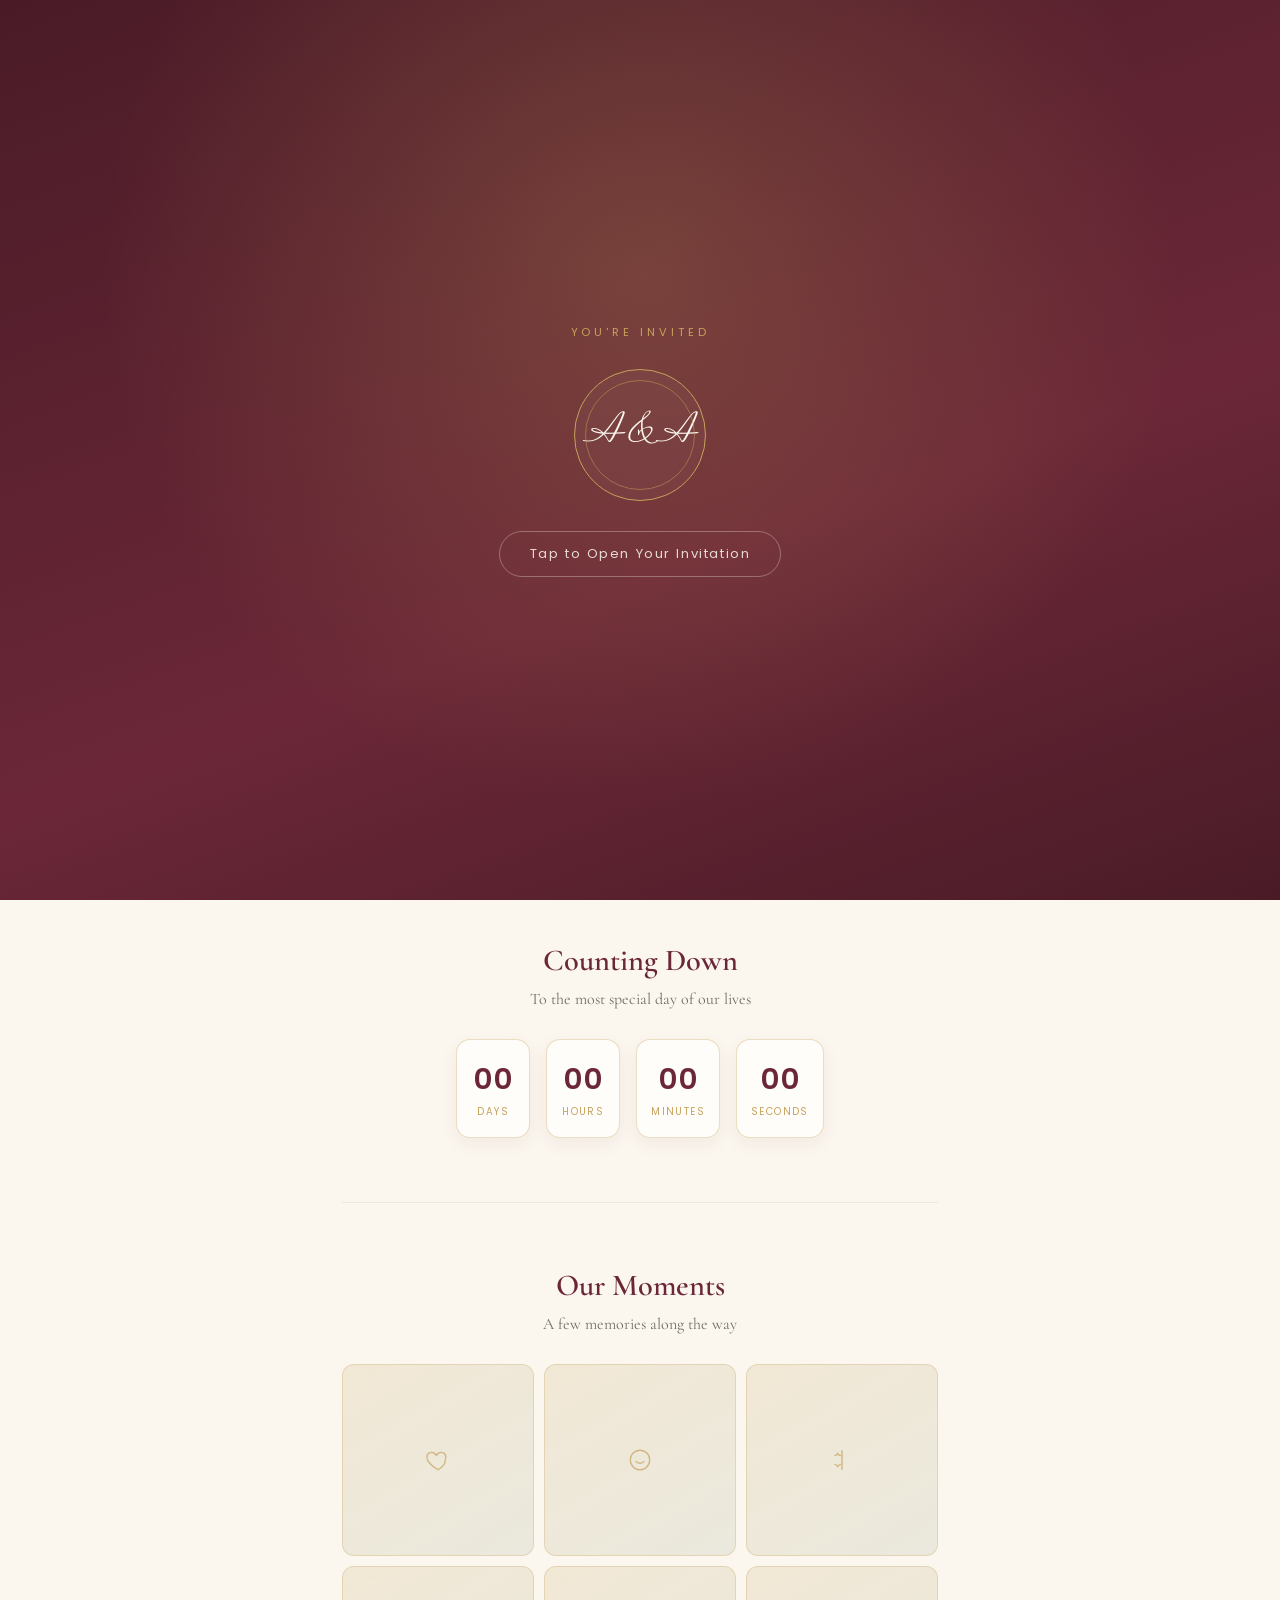
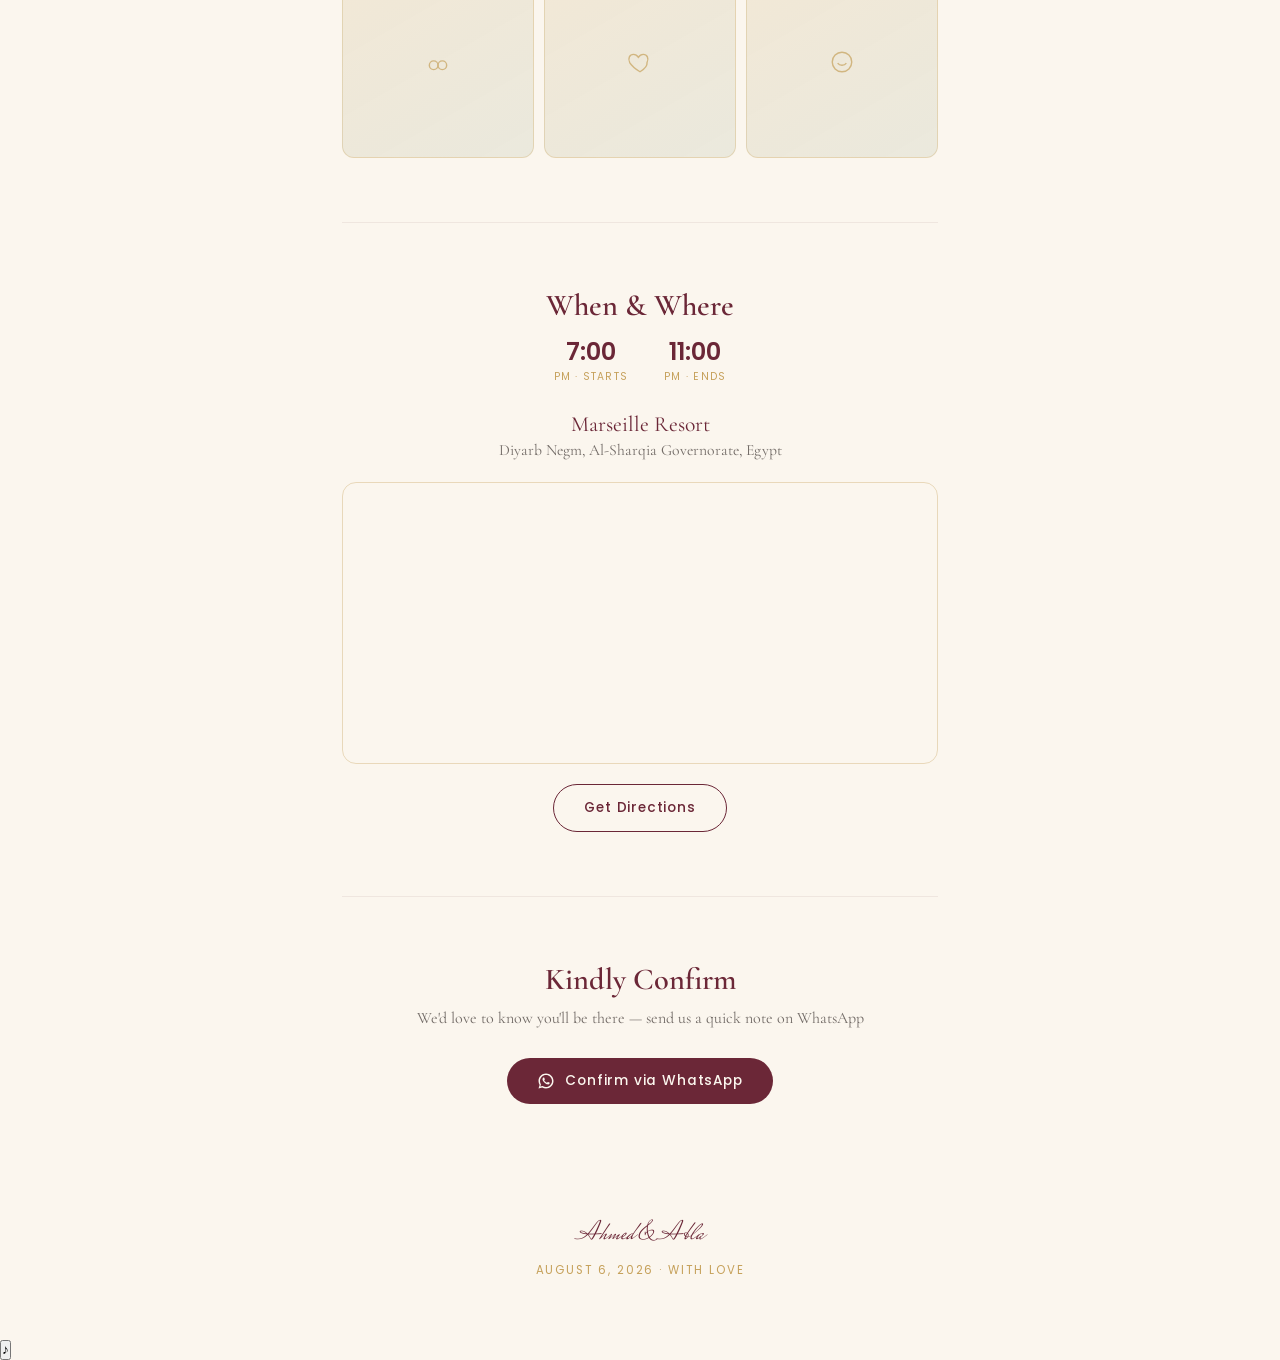
==== index.html @ a74753fe "Add files via upload" ====
<!DOCTYPE html>
<html lang="en">
<head>
<meta charset="UTF-8">
<meta name="viewport" content="width=device-width, initial-scale=1, viewport-fit=cover">
<title>Ahmed & Abla — Wedding Invitation</title>
<link rel="icon" type="image/svg+xml" href="assets/icons/favicon.svg">
<link rel="stylesheet" href="style.css">
</head>
<body>

  <!-- COVER SCREEN -->
  <div id="cover">
    <div class="cover-label">You're Invited</div>
    <div class="seal">A&nbsp;&amp;&nbsp;A</div>
    <button class="cover-tap" id="open-btn">Tap to Open Your Invitation</button>
  </div>

  <div id="petal-layer"></div>

  <main id="invitation">

    <!-- HERO -->
    <section id="hero">
      <p class="bismillah">In the name of Allah, the Most Gracious, the Most Merciful</p>
      <p class="eyebrow">Together with their families</p>
      <h1 class="names">Ahmed &amp; Abla</h1>
      <p class="hero-sub">request the honor of your presence</p>
      <svg class="flourish" viewBox="0 0 100 20" fill="none"><path d="M0 10 Q25 0 50 10 T100 10" stroke="currentColor" stroke-width="1"/><circle cx="50" cy="10" r="2.5" fill="currentColor"/></svg>
      <p class="hero-date">Thursday · August 6th · 2026</p>
      <p class="hero-venue">Marseille Resort · Al-Sharqia, Egypt</p>
    </section>

    <!-- WELCOME -->
    <section id="welcome">
      <h2 class="section-title">Welcome</h2>
      <svg class="flourish" viewBox="0 0 100 20" fill="none"><path d="M0 10 Q25 0 50 10 T100 10" stroke="currentColor" stroke-width="1"/><circle cx="50" cy="10" r="2.5" fill="currentColor"/></svg>
      <p class="welcome-text" style="margin-top:24px;">
        To our beloved family and friends — with hearts full of joy, we invite you to
        witness the beginning of our new life together. Your presence has shaped our
        journey in ways words can barely hold, and we would be honored to celebrate
        this day surrounded by the people we love most.
      </p>
      <p class="welcome-sign">With love, Ahmed &amp; Abla</p>
    </section>

    <!-- COUNTDOWN -->
    <section id="countdown">
      <h2 class="section-title">Counting Down</h2>
      <p class="section-sub">To the most special day of our lives</p>
      <div class="countdown-grid">
        <div class="cd-cell"><div class="cd-num" id="cd-days">00</div><div class="cd-label">Days</div></div>
        <div class="cd-cell"><div class="cd-num" id="cd-hours">00</div><div class="cd-label">Hours</div></div>
        <div class="cd-cell"><div class="cd-num" id="cd-mins">00</div><div class="cd-label">Minutes</div></div>
        <div class="cd-cell"><div class="cd-num" id="cd-secs">00</div><div class="cd-label">Seconds</div></div>
      </div>
    </section>

    <!-- GALLERY -->
    <section id="gallery">
      <h2 class="section-title">Our Moments</h2>
      <p class="section-sub">A few memories along the way</p>
      <div class="gallery-grid">
        <!--
          Add your photos to assets/photos/ named 1.jpg ... 6.jpg
          Each slot below already points there. If a file is missing,
          it quietly falls back to the elegant placeholder icon —
          nothing breaks, no broken-image icons.
        -->
        <div class="gallery-item">
          <svg class="ph-icon" viewBox="0 0 24 24" fill="none" stroke="currentColor" stroke-width="1.3"><path d="M12 21s-7-4.35-9.5-8.5C.5 8.5 2.5 5 6 5c2 0 3.5 1.2 4.5 2.7C11.5 6.2 13 5 15 5c3.5 0 5.5 3.5 3.5 7.5C19 16.65 12 21 12 21z"/></svg>
          <img src="assets/photos/1.jpg" alt="Ahmed and Abla" onerror="this.style.display='none'">
        </div>
        <div class="gallery-item">
          <svg class="ph-icon" viewBox="0 0 24 24" fill="none" stroke="currentColor" stroke-width="1.3"><circle cx="12" cy="12" r="9"/><path d="M8 13c1 1.5 2.5 2 4 2s3-.5 4-2"/></svg>
          <img src="assets/photos/2.jpg" alt="Ahmed and Abla" onerror="this.style.display='none'">
        </div>
        <div class="gallery-item">
          <svg class="ph-icon" viewBox="0 0 24 24" fill="none" stroke="currentColor" stroke-width="1.3"><path d="M12 3v18M5 8c2 0 3-2 3-2s1 2 3 2M5 16c2 0 3 2 3 2s1-2 3-2"/></svg>
          <img src="assets/photos/3.jpg" alt="Ahmed and Abla" onerror="this.style.display='none'">
        </div>
        <div class="gallery-item">
          <svg class="ph-icon" viewBox="0 0 24 24" fill="none" stroke="currentColor" stroke-width="1.3"><circle cx="8" cy="15" r="4"/><circle cx="16" cy="15" r="4"/></svg>
          <img src="assets/photos/4.jpg" alt="Ahmed and Abla" onerror="this.style.display='none'">
        </div>
        <div class="gallery-item">
          <svg class="ph-icon" viewBox="0 0 24 24" fill="none" stroke="currentColor" stroke-width="1.3"><path d="M12 21s-7-4.35-9.5-8.5C.5 8.5 2.5 5 6 5c2 0 3.5 1.2 4.5 2.7C11.5 6.2 13 5 15 5c3.5 0 5.5 3.5 3.5 7.5C19 16.65 12 21 12 21z"/></svg>
          <img src="assets/photos/5.jpg" alt="Ahmed and Abla" onerror="this.style.display='none'">
        </div>
        <div class="gallery-item">
          <svg class="ph-icon" viewBox="0 0 24 24" fill="none" stroke="currentColor" stroke-width="1.3"><circle cx="12" cy="12" r="9"/><path d="M8 13c1 1.5 2.5 2 4 2s3-.5 4-2"/></svg>
          <img src="assets/photos/6.jpg" alt="Ahmed and Abla" onerror="this.style.display='none'">
        </div>
      </div>
    </section>

    <!-- VENUE -->
    <section id="venue">
      <h2 class="section-title">When &amp; Where</h2>
      <div class="venue-times">
        <div class="vt"><div class="vt-num">7:00</div><div class="vt-label">PM · Starts</div></div>
        <div class="vt"><div class="vt-num">11:00</div><div class="vt-label">PM · Ends</div></div>
      </div>
      <p class="venue-name">Marseille Resort</p>
      <p class="venue-address">Diyarb Negm, Al-Sharqia Governorate, Egypt</p>
      <div class="map-frame">
        <iframe
          src="https://www.google.com/maps?q=Marseille+Resort+Diyarb+Negm+Al+Sharqia+Egypt&output=embed"
          loading="lazy" allowfullscreen title="Venue map"></iframe>
      </div>
      <a class="btn btn-outline" href="https://maps.app.goo.gl/zh1pz3pp8VE1zdN19" target="_blank" rel="noopener">Get Directions</a>
    </section>

    <!-- RSVP -->
    <section id="rsvp">
      <h2 class="section-title">Kindly Confirm</h2>
      <p class="section-sub">We'd love to know you'll be there — send us a quick note on WhatsApp</p>
      <button class="btn rsvp-btn" id="rsvp-btn">
        <svg viewBox="0 0 24 24" fill="currentColor"><path d="M12 2C6.5 2 2 6.5 2 12c0 1.9.5 3.7 1.5 5.3L2 22l4.9-1.5C8.4 21.5 10.2 22 12 22c5.5 0 10-4.5 10-10S17.5 2 12 2zm0 18c-1.6 0-3.1-.5-4.4-1.3l-.3-.2-2.9.9.9-2.8-.2-.3C4.5 15 4 13.6 4 12c0-4.4 3.6-8 8-8s8 3.6 8 8-3.6 8-8 8z"/><path d="M16.4 14.1c-.2-.1-1.4-.7-1.6-.8-.2-.1-.4-.1-.5.1-.2.2-.6.8-.7.9-.1.2-.3.2-.5.1-.7-.3-1.4-.7-2-1.3-.5-.5-1-1.1-1.4-1.8-.1-.2 0-.4.1-.5.1-.1.2-.3.4-.4.1-.1.2-.3.2-.4.1-.1 0-.3 0-.4-.1-.1-.5-1.3-.7-1.8-.2-.4-.4-.4-.5-.4h-.4c-.2 0-.4.1-.6.3-.6.6-.9 1.3-.9 2.1.1.9.4 1.8 1 2.6 1.1 1.6 2.4 2.8 4 3.5.5.2.9.4 1.4.5.6.2 1.1.2 1.5.1.5-.1 1.4-.6 1.6-1.1.2-.5.2-1 .1-1.1 0-.1-.2-.2-.4-.3z"/></svg>
        Confirm via WhatsApp
      </button>
    </section>

    <footer>
      <div class="footer-names">Ahmed &amp; Abla</div>
      <div class="footer-sub">August 6, 2026 · With Love</div>
    </footer>

  </main>

  <button id="music-toggle" aria-label="Toggle music">♪</button>
  <!-- Add your own licensed audio file to assets/music/ and it will play automatically -->
  <audio id="bg-music" loop>
    <source src="assets/music/song.mp3" type="audio/mpeg">
  </audio>

  <script src="script.js"></script>
</body>
</html>
---- style.css ----
@import url('https://fonts.googleapis.com/css2?family=Cormorant+Garamond:ital,wght@0,400;0,500;0,600;1,400&family=Mrs+Saint+Delafield&family=Poppins:wght@300;400;500;600&display=swap');

:root{
  --cream:#FBF6EE;
  --wine:#6B2737;
  --wine-deep:#4A1B27;
  --gold:#C6A15B;
  --sage:#8A9A78;
  --ink:#2B2320;
  --paper:#FFFDF9;
}

*{box-sizing:border-box;margin:0;padding:0;}
html{scroll-behavior:smooth;}
body{
  font-family:'Cormorant Garamond',serif;
  background:var(--cream);
  color:var(--ink);
  overflow-x:hidden;
  -webkit-font-smoothing:antialiased;
}
a{color:inherit;}
button{font-family:inherit;cursor:pointer;}
:focus-visible{outline:2px solid var(--gold);outline-offset:3px;}

.eyebrow{
  font-family:'Poppins',sans-serif;
  font-size:0.68rem;
  letter-spacing:0.28em;
  text-transform:uppercase;
  color:var(--gold);
  font-weight:500;
}

.flourish{width:70px;height:16px;color:var(--gold);opacity:0.8;margin:0 auto;display:block;}

/* ---------- COVER ---------- */
#cover{
  position:fixed;inset:0;z-index:100;
  background:
    radial-gradient(circle at 50% 30%, rgba(198,161,91,0.25), transparent 60%),
    linear-gradient(160deg, var(--wine-deep), var(--wine) 60%, var(--wine-deep));
  display:flex;flex-direction:column;align-items:center;justify-content:center;
  text-align:center;color:var(--cream);
  transition:opacity 1.1s ease, visibility 1.1s ease;
  padding:24px;
}
#cover.hidden{opacity:0;visibility:hidden;pointer-events:none;}
.cover-label{
  font-family:'Poppins',sans-serif;font-size:0.7rem;letter-spacing:0.35em;
  text-transform:uppercase;color:var(--gold);margin-bottom:28px;
}
.seal{
  width:132px;height:132px;border-radius:50%;
  border:1.5px solid var(--gold);
  display:flex;align-items:center;justify-content:center;
  font-family:'Mrs Saint Delafield',cursive;font-size:2.6rem;color:var(--cream);
  background:rgba(255,255,255,0.03);
  animation:breathe 3.2s ease-in-out infinite;
  position:relative;
}
.seal::before{
  content:'';position:absolute;inset:10px;border:1px solid rgba(198,161,91,0.5);border-radius:50%;
}
@keyframes breathe{0%,100%{transform:scale(1);box-shadow:0 0 0 0 rgba(198,161,91,0.25);}50%{transform:scale(1.035);box-shadow:0 0 0 14px rgba(198,161,91,0);}}
.cover-tap{
  margin-top:30px;font-family:'Poppins',sans-serif;font-size:0.82rem;
  letter-spacing:0.12em;color:var(--cream);opacity:0.85;
  background:transparent;border:1px solid rgba(255,255,255,0.35);
  padding:12px 30px;border-radius:999px;transition:all .3s ease;
}
.cover-tap:hover{background:rgba(255,255,255,0.08);border-color:var(--gold);}

#petal-layer{position:fixed;inset:0;pointer-events:none;z-index:99;overflow:hidden;}
.petal{
  position:absolute;top:-20px;width:9px;height:9px;border-radius:60% 0 60% 0;
  background:var(--gold);opacity:0.35;
  animation:fall linear infinite;
}
@keyframes fall{
  to{transform:translateY(110vh) rotate(300deg);}
}

/* ---------- MAIN ---------- */
main{max-width:640px;margin:0 auto;padding:0 22px;}
section{padding:64px 0;text-align:center;border-bottom:1px solid rgba(107,39,55,0.08);}
section:last-of-type{border-bottom:none;}

#hero{padding-top:76px;}
.bismillah{font-style:italic;font-size:1rem;color:var(--wine);opacity:0.85;margin-bottom:26px;}
.names{
  font-family:'Mrs Saint Delafield',cursive;
  font-size:clamp(2.8rem,10vw,4.4rem);
  color:var(--wine);line-height:1;margin:10px 0;
}
.hero-sub{font-size:1.05rem;letter-spacing:0.04em;color:var(--ink);opacity:0.75;margin-bottom:18px;}
.hero-date{
  font-family:'Poppins',sans-serif;font-size:0.82rem;letter-spacing:0.18em;
  text-transform:uppercase;color:var(--gold);margin-top:22px;font-weight:500;
}
.hero-venue{font-size:0.95rem;color:var(--ink);opacity:0.6;margin-top:6px;}

h2.section-title{
  font-family:'Cormorant Garamond',serif;font-weight:600;font-size:1.9rem;color:var(--wine);
  margin-bottom:10px;
}
.section-sub{font-size:1rem;color:var(--ink);opacity:0.65;margin-bottom:30px;}

/* welcome */
.welcome-text{font-size:1.18rem;line-height:1.85;color:var(--ink);max-width:480px;margin:0 auto;}
.welcome-sign{font-family:'Mrs Saint Delafield',cursive;font-size:1.9rem;color:var(--wine);margin-top:26px;}

/* countdown */
.countdown-grid{display:flex;justify-content:center;gap:16px;margin-top:10px;flex-wrap:wrap;}
.cd-cell{
  background:var(--paper);border:1px solid rgba(198,161,91,0.35);
  border-radius:14px;padding:18px 14px;min-width:74px;
  box-shadow:0 6px 18px rgba(107,39,55,0.06);
}
.cd-num{font-family:'Poppins',sans-serif;font-size:1.8rem;font-weight:600;color:var(--wine);}
.cd-label{font-family:'Poppins',sans-serif;font-size:0.62rem;letter-spacing:0.14em;text-transform:uppercase;color:var(--gold);margin-top:4px;}

/* gallery */
.gallery-grid{display:grid;grid-template-columns:repeat(3,1fr);gap:10px;}
.gallery-item{
  aspect-ratio:1/1;border-radius:12px;overflow:hidden;position:relative;
  display:flex;align-items:center;justify-content:center;
  background:linear-gradient(150deg, rgba(198,161,91,0.16), rgba(138,154,120,0.14));
  border:1px solid rgba(198,161,91,0.3);
}
.gallery-item img{position:absolute;inset:0;width:100%;height:100%;object-fit:cover;display:block;}
.gallery-item .ph-icon{width:26px;height:26px;color:var(--gold);opacity:0.7;position:relative;z-index:1;}

/* venue */
.venue-times{display:flex;justify-content:center;gap:36px;margin-bottom:26px;}
.vt-num{font-family:'Poppins',sans-serif;font-size:1.5rem;font-weight:600;color:var(--wine);}
.vt-label{font-family:'Poppins',sans-serif;font-size:0.65rem;letter-spacing:0.12em;text-transform:uppercase;color:var(--gold);}
.venue-name{font-size:1.35rem;color:var(--wine);margin-bottom:4px;}
.venue-address{font-size:0.98rem;color:var(--ink);opacity:0.65;margin-bottom:22px;}
.map-frame{border-radius:14px;overflow:hidden;border:1px solid rgba(198,161,91,0.35);margin-bottom:20px;}
.map-frame iframe{width:100%;height:280px;display:block;border:0;}
.btn{
  display:inline-block;font-family:'Poppins',sans-serif;font-size:0.85rem;letter-spacing:0.06em;
  padding:13px 30px;border-radius:999px;text-decoration:none;font-weight:500;transition:transform .25s ease, box-shadow .25s ease;
}
.btn-outline{border:1px solid var(--wine);color:var(--wine);}
.btn-outline:hover{background:var(--wine);color:var(--cream);}

/* rsvp */
.rsvp-btn{
  background:var(--wine);color:var(--cream);border:none;
  display:inline-flex;align-items:center;gap:10px;
}
.rsvp-btn:hover{transform:translateY(-2px);box-shadow:0 10px 22px rgba(107,39,55,0.28);}
.rsvp-btn svg{width:18px;height:18px;}

footer{padding:46px 0 60px;text-align:center;}
.footer-names{font-family:'Mrs Saint Delafield',cursive;font-size:1.7rem;color:var(--wine);}
.footer-sub{font-family:'Poppins',sans-serif;font-size:0.72rem;letter-spacing:0.16em;text-transform:uppercase;color:var(--gold);margin-top:6px;}

/* our song */
.spotify-frame{max-width:420px;margin:0 auto;border-radius:12px;overflow:hidden;box-shadow:0 10px 24px rgba(107,39,55,0.1);}
.spotify-frame iframe{display:block;}

@media (max-width:420px){
  .countdown-grid{gap:10px;}
  .cd-cell{min-width:64px;padding:14px 8px;}
  .venue-times{gap:24px;}
}

@media (prefers-reduced-motion: reduce){
  .seal{animation:none;}
  .petal{animation:none;display:none;}
  *{transition:none !important;}
}
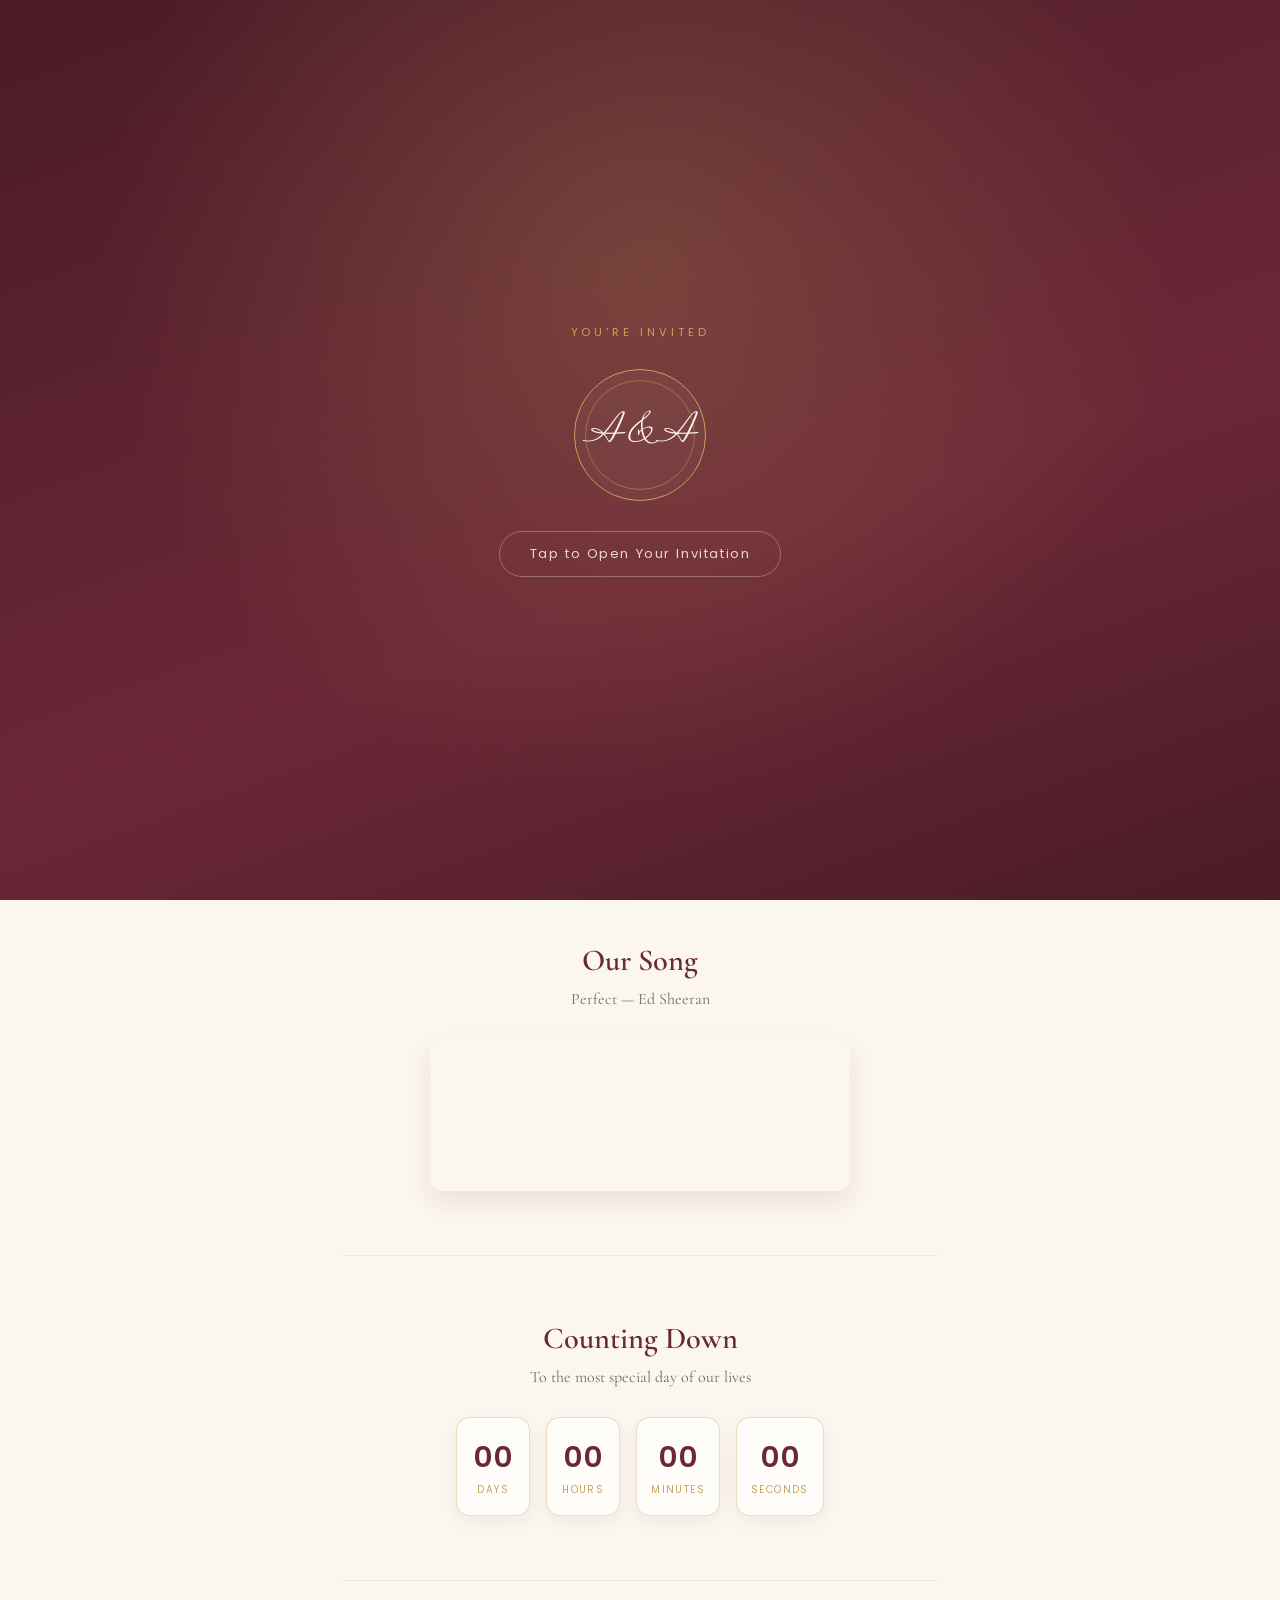
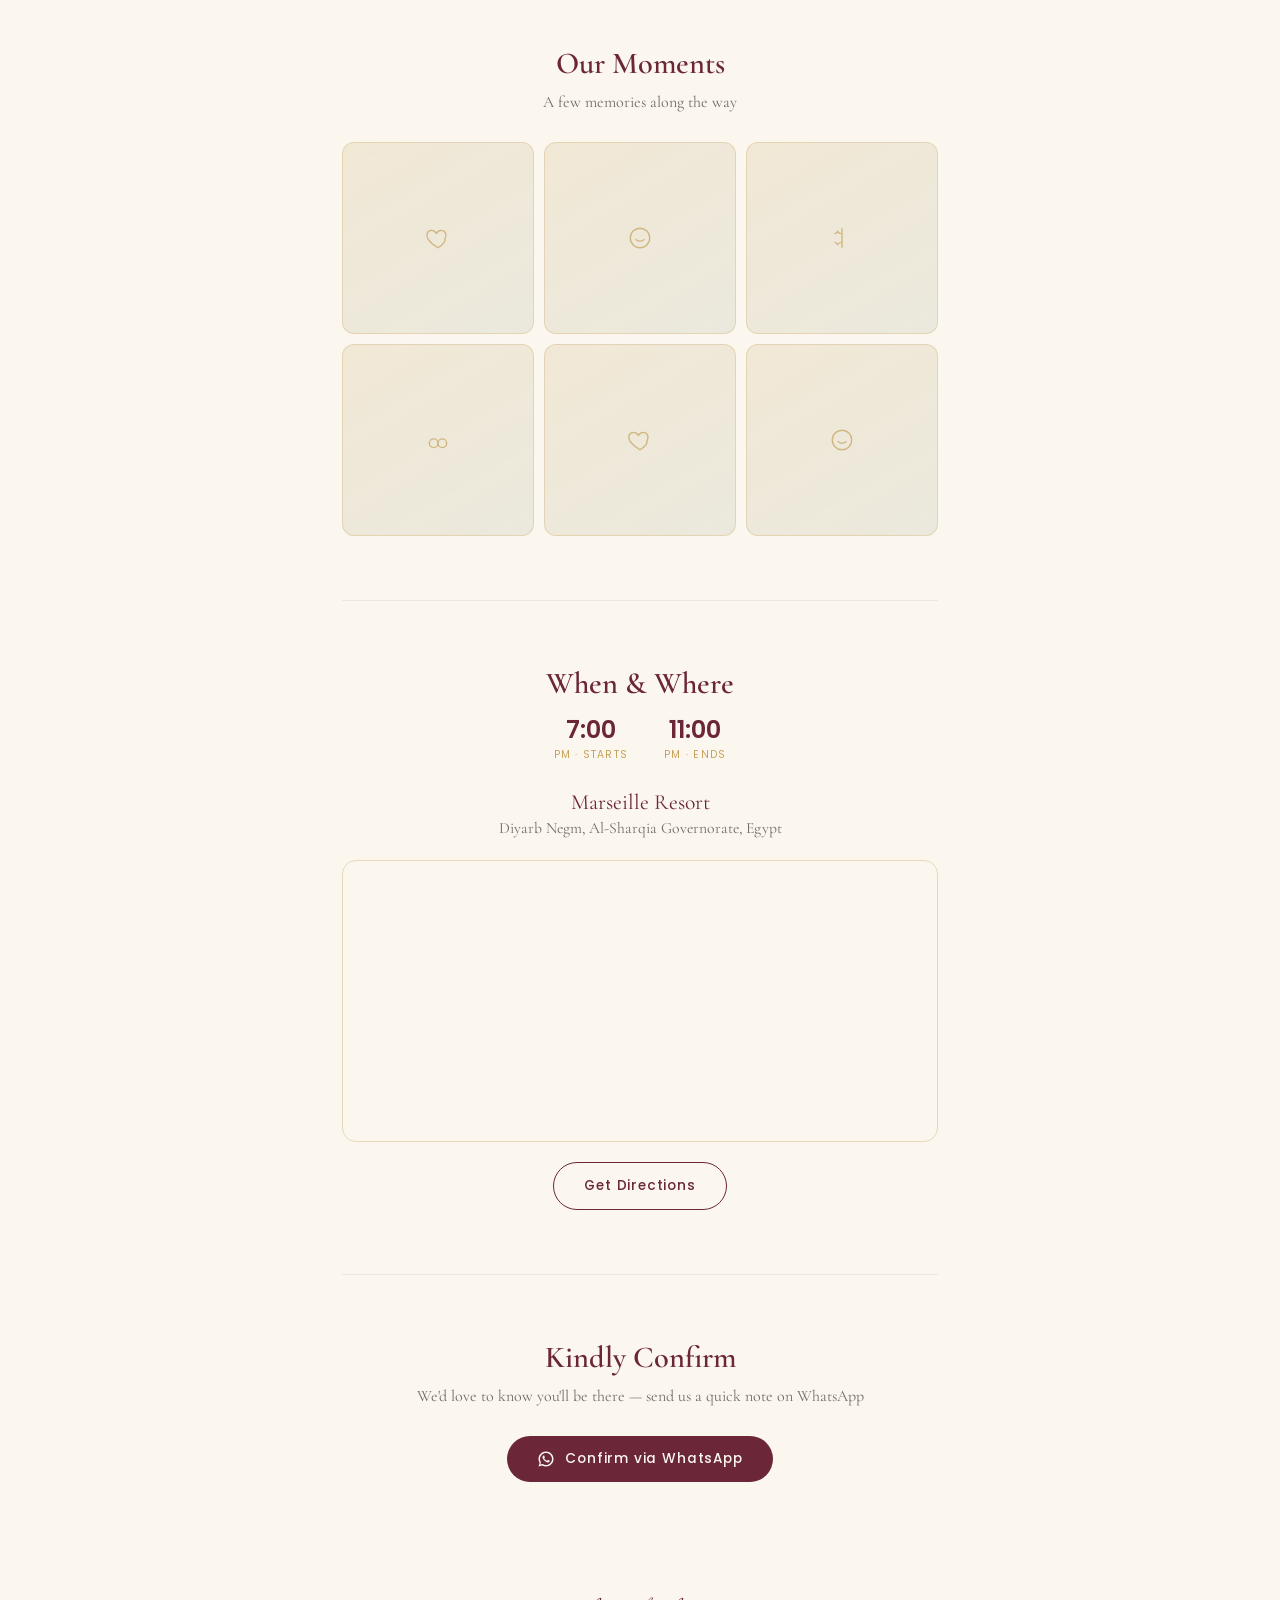
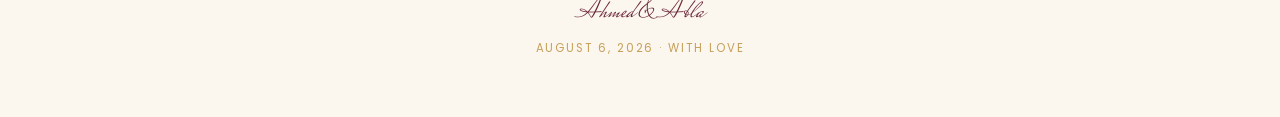
==== commit 7ca39367: "Add files via upload" ====
--- a/index.html
+++ b/index.html
@@ -42,6 +42,15 @@
         this day surrounded by the people we love most.
       </p>
       <p class="welcome-sign">With love, Ahmed &amp; Abla</p>
+    </section>
+
+    <!-- OUR SONG (Spotify embed — streamed directly from Spotify, so playback is properly licensed) -->
+    <section id="our-song">
+      <h2 class="section-title">Our Song</h2>
+      <p class="section-sub">Perfect — Ed Sheeran</p>
+      <div class="spotify-frame">
+        <iframe style="border-radius:12px" src="https://open.spotify.com/embed/track/0tgVpDi06FyKpA1z0VMD4v?utm_source=generator" width="100%" height="152" frameborder="0" allow="autoplay; clipboard-write; encrypted-media; fullscreen; picture-in-picture" loading="lazy"></iframe>
+      </div>
     </section>
 
     <!-- COUNTDOWN -->
@@ -128,12 +137,6 @@
 
   </main>
 
-  <button id="music-toggle" aria-label="Toggle music">♪</button>
-  <!-- Add your own licensed audio file to assets/music/ and it will play automatically -->
-  <audio id="bg-music" loop>
-    <source src="assets/music/song.mp3" type="audio/mpeg">
-  </audio>
-
   <script src="script.js"></script>
 </body>
 </html>
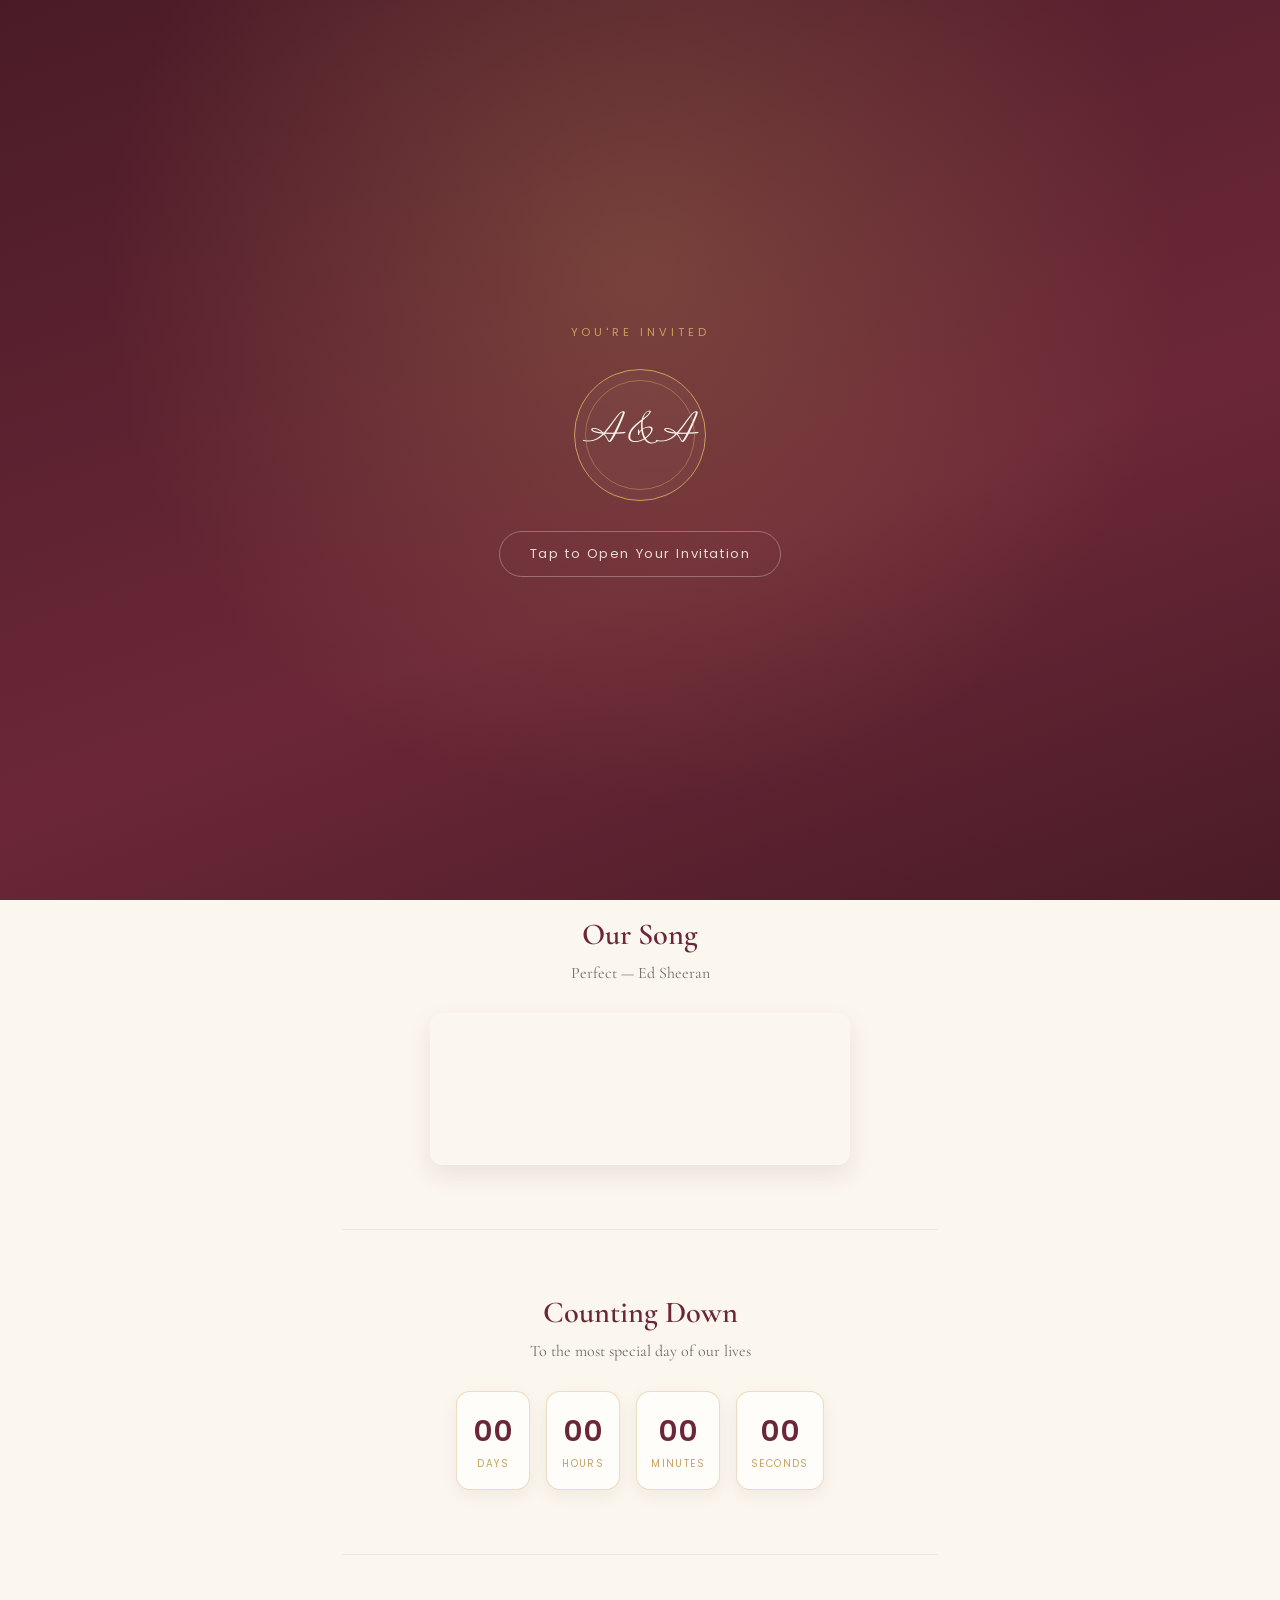
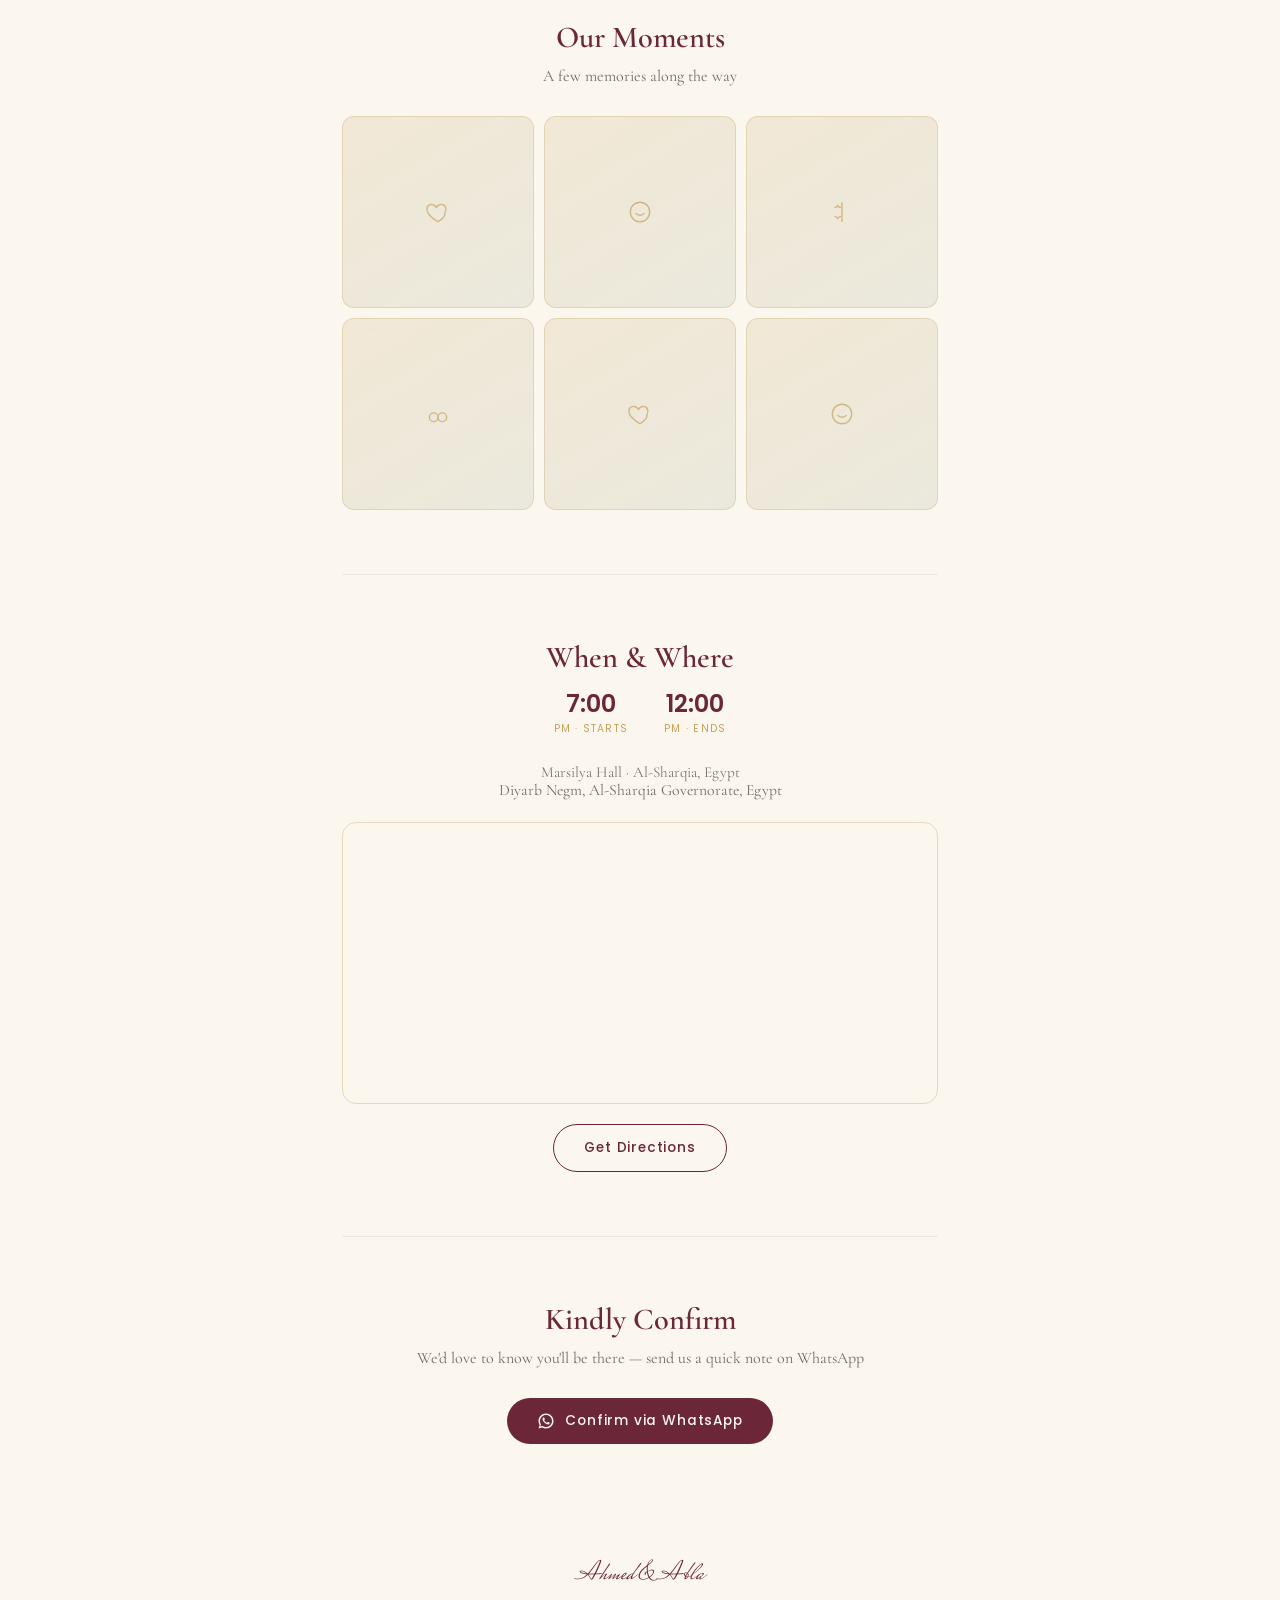
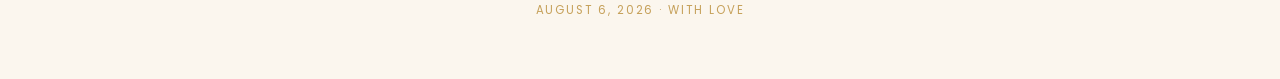
==== commit 45b2de6f: "Update index.html" ====
--- a/index.html
+++ b/index.html
@@ -15,14 +15,17 @@
     <div class="seal">A&nbsp;&amp;&nbsp;A</div>
     <button class="cover-tap" id="open-btn">Tap to Open Your Invitation</button>
   </div>
-
+  
+<audio id="bg-music" loop>
+    <source src="assets/music/perfect.mp3" type="audio/mpeg">
+</audio><script src="script.js"></script>
   <div id="petal-layer"></div>
 
   <main id="invitation">
 
     <!-- HERO -->
     <section id="hero">
-      <p class="bismillah">In the name of Allah, the Most Gracious, the Most Merciful</p>
+      <p class="بسم الله">بسم الله الرحمن الرحيم</p>
       <p class="eyebrow">Together with their families</p>
       <h1 class="names">Ahmed &amp; Abla</h1>
       <p class="hero-sub">request the honor of your presence</p>
@@ -108,9 +111,9 @@
       <h2 class="section-title">When &amp; Where</h2>
       <div class="venue-times">
         <div class="vt"><div class="vt-num">7:00</div><div class="vt-label">PM · Starts</div></div>
-        <div class="vt"><div class="vt-num">11:00</div><div class="vt-label">PM · Ends</div></div>
+        <div class="vt"><div class="vt-num">12:00</div><div class="vt-label">PM · Ends</div></div>
       </div>
-      <p class="venue-name">Marseille Resort</p>
+      <p class="hero-venue">Marsilya Hall · Al-Sharqia, Egypt</p>
       <p class="venue-address">Diyarb Negm, Al-Sharqia Governorate, Egypt</p>
       <div class="map-frame">
         <iframe
